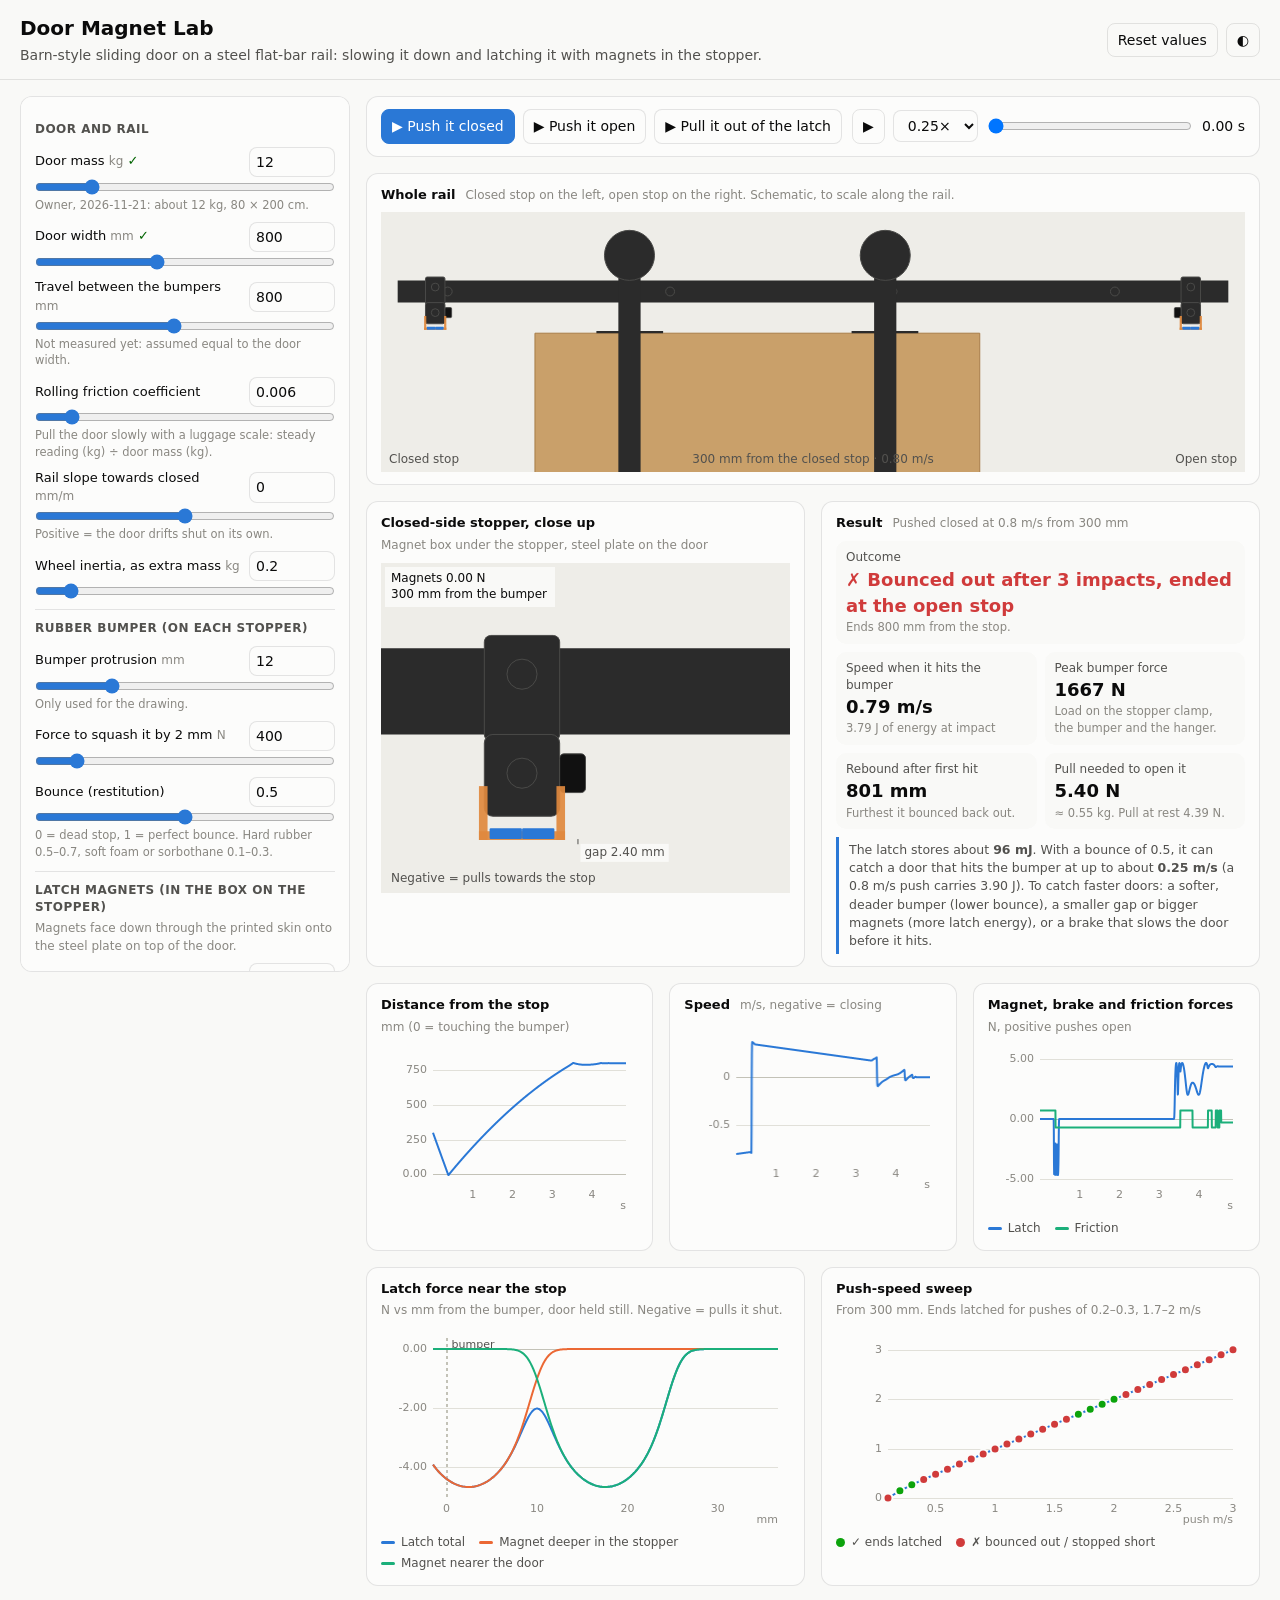
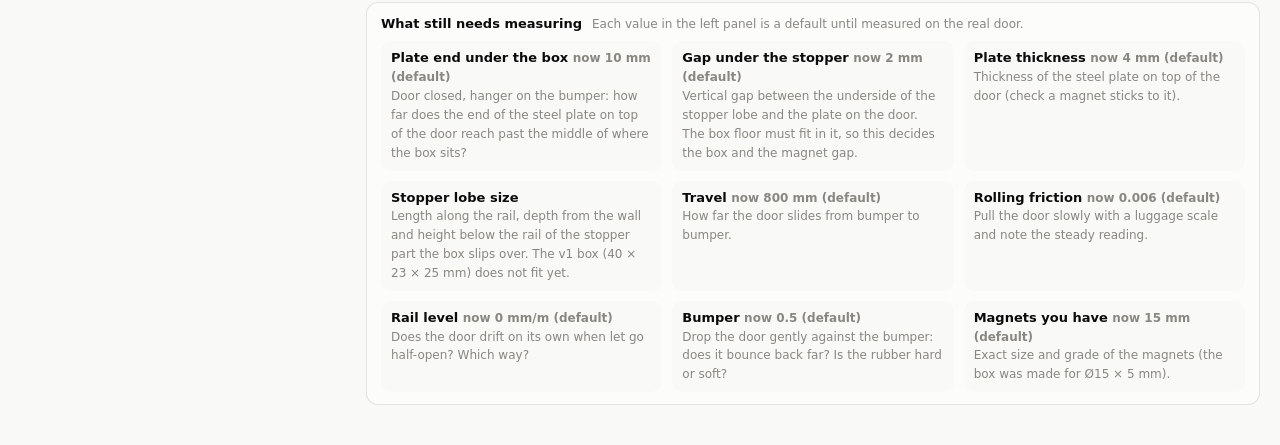
==== web/index.html @ 1a6009cf "Door Magnet Lab v1: sliding-door magnet latch simulator Browser simulator (no build, no server) for " ====
<!doctype html>
<html lang="en">
<head>
  <meta charset="utf-8">
  <meta name="viewport" content="width=device-width, initial-scale=1">
  <title>Door Magnet Lab</title>
  <link rel="stylesheet" href="styles.css">
</head>
<body>
  <header class="top">
    <div>
      <h1>Door Magnet Lab</h1>
      <p class="sub">Barn-style sliding door on a steel flat-bar rail: slowing it down and latching it with magnets in the stopper.</p>
    </div>
    <div class="top-actions">
      <button id="btn-reset" class="ghost" title="Back to the default values">Reset values</button>
      <button id="btn-theme" class="ghost" title="Light / dark">◐</button>
    </div>
  </header>

  <main class="layout">
    <aside class="panel" id="params" aria-label="Parameters"></aside>

    <section class="stage">
      <div class="card testbar">
        <div class="tests">
          <button data-test="close" class="primary">▶ Push it closed</button>
          <button data-test="open">▶ Push it open</button>
          <button data-test="pull">▶ Pull it out of the latch</button>
        </div>
        <div class="play">
          <button id="btn-play" class="ghost" aria-label="Play or pause">⏸</button>
          <select id="play-speed" aria-label="Playback speed">
            <option value="1">1×</option>
            <option value="0.5">0.5×</option>
            <option value="0.25" selected>0.25×</option>
            <option value="0.1">0.1×</option>
          </select>
          <input id="scrub" type="range" min="0" max="1000" value="0" aria-label="Time">
          <span id="clock" class="mono">0.00 s</span>
        </div>
      </div>

      <div class="card">
        <div class="card-h"><h2>Whole rail</h2><span class="hint">Closed stop on the left, open stop on the right. Schematic, to scale along the rail.</span></div>
        <canvas id="track"></canvas>
      </div>

      <div class="row2">
        <div class="card">
          <div class="card-h"><h2 id="detail-title">Closed-side stopper, close up</h2><span class="hint">Magnet box under the stopper, steel plate on the door</span></div>
          <canvas id="detail"></canvas>
        </div>
        <div class="card">
          <div class="card-h"><h2>Result</h2><span class="hint" id="result-test"></span></div>
          <div id="results" class="results"></div>
        </div>
      </div>

      <div class="row3">
        <div class="card"><div class="card-h"><h2>Distance from the stop</h2><span class="hint">mm (0 = touching the bumper)</span></div><div class="chart"><canvas id="ch-pos"></canvas></div></div>
        <div class="card"><div class="card-h"><h2>Speed</h2><span class="hint">m/s, negative = closing</span></div><div class="chart"><canvas id="ch-vel"></canvas></div></div>
        <div class="card"><div class="card-h"><h2>Magnet, brake and friction forces</h2><span class="hint">N, positive pushes open</span></div><div class="chart"><canvas id="ch-force"></canvas></div><div class="legend" id="lg-force"></div></div>
      </div>

      <div class="row2">
        <div class="card">
          <div class="card-h"><h2>Latch force near the stop</h2><span class="hint">N vs mm from the bumper, door held still. Negative = pulls it shut.</span></div>
          <div class="chart"><canvas id="ch-map"></canvas></div>
          <div class="legend" id="lg-map"></div>
        </div>
        <div class="card">
          <div class="card-h"><h2>Push-speed sweep</h2><span class="hint" id="sweep-hint">Closing pushes from the start position</span></div>
          <div class="chart"><canvas id="ch-sweep"></canvas></div>
          <div class="legend"><span><i class="dot good"></i>✓ ends latched</span><span><i class="dot bad"></i>✗ bounced out / stopped short</span></div>
        </div>
      </div>

      <div class="card">
        <div class="card-h"><h2>What still needs measuring</h2><span class="hint">Each value in the left panel is a default until measured on the real door.</span></div>
        <div id="questions" class="questions"></div>
      </div>
    </section>
  </main>

  <script src="physics.js"></script>
  <script src="charts.js"></script>
  <script src="app.js"></script>
</body>
</html>
---- web/styles.css ----
:root {
  color-scheme: light;
  --page: #f9f9f7;
  --surface: #fcfcfb;
  --text: #0b0b0b;
  --text-2: #52514e;
  --muted: #898781;
  --grid: #e1e0d9;
  --axis: #c3c2b7;
  --border: rgba(11, 11, 11, 0.10);
  --accent: #2a78d6;
  --series-1: #2a78d6;
  --series-2: #eb6834;
  --series-3: #1baf7a;
  --good: #0ca30c;
  --good-text: #006300;
  --critical: #d03b3b;
  --warning: #fab219;
  /* scene */
  --wall: #eeede8;
  --steel: #2b2b2b;
  --steel-2: #4a4a48;
  --wood: #c9a06a;
  --wood-2: #a87d48;
  --rubber: #111111;
  --magnet: #2a78d6;
  --copper: #c46a2a;
  --pla: #e0893e;
  --arrow: #d03b3b;
}
@media (prefers-color-scheme: dark) {
  :root:not([data-theme="light"]) {
    color-scheme: dark;
    --page: #0d0d0d; --surface: #1a1a19; --text: #f0efec; --text-2: #c3c2b7; --muted: #898781;
    --grid: #2c2c2a; --axis: #383835; --border: rgba(255, 255, 255, 0.10);
    --accent: #3987e5; --series-1: #3987e5; --series-2: #d95926; --series-3: #199e70;
    --good: #0ca30c; --good-text: #0ca30c; --critical: #e66767;
    --wall: #242422; --steel: #0a0a0a; --steel-2: #5c5c58; --wood: #8a6a42; --wood-2: #6e5232;
    --rubber: #000; --magnet: #3987e5; --copper: #d27a3a; --pla: #c97a35; --arrow: #e66767;
  }
}
:root[data-theme="dark"] {
  color-scheme: dark;
  --page: #0d0d0d; --surface: #1a1a19; --text: #f0efec; --text-2: #c3c2b7; --muted: #898781;
  --grid: #2c2c2a; --axis: #383835; --border: rgba(255, 255, 255, 0.10);
  --accent: #3987e5; --series-1: #3987e5; --series-2: #d95926; --series-3: #199e70;
  --good: #0ca30c; --good-text: #0ca30c; --critical: #e66767;
  --wall: #242422; --steel: #0a0a0a; --steel-2: #5c5c58; --wood: #8a6a42; --wood-2: #6e5232;
  --rubber: #000; --magnet: #3987e5; --copper: #d27a3a; --pla: #c97a35; --arrow: #e66767;
}

* { box-sizing: border-box; }
html, body { margin: 0; }
body {
  background: var(--page); color: var(--text);
  font: 14px/1.45 system-ui, -apple-system, "Segoe UI", sans-serif;
}
.mono { font-variant-numeric: tabular-nums; }
h1 { font-size: 20px; margin: 0; }
h2 { font-size: 13px; margin: 0; font-weight: 600; }
.sub { margin: 2px 0 0; color: var(--text-2); }

.top { display: flex; justify-content: space-between; align-items: center; gap: 16px; padding: 14px 20px; border-bottom: 1px solid var(--border); }
.top-actions { display: flex; gap: 8px; }

button, select, input[type=number] {
  font: inherit; color: var(--text); background: var(--surface);
  border: 1px solid var(--border); border-radius: 8px; padding: 6px 10px;
}
button { cursor: pointer; }
button:hover { border-color: var(--muted); }
button.primary { background: var(--accent); border-color: var(--accent); color: #fff; }
button.ghost { background: transparent; }
button.active { outline: 2px solid var(--accent); outline-offset: 1px; }

.layout { display: grid; grid-template-columns: 330px 1fr; gap: 16px; padding: 16px 20px 40px; align-items: start; }
.panel { position: sticky; top: 12px; max-height: calc(100vh - 24px); overflow: auto; background: var(--surface); border: 1px solid var(--border); border-radius: 12px; padding: 4px 14px 14px; }
.stage { display: flex; flex-direction: column; gap: 16px; min-width: 0; }
.card { background: var(--surface); border: 1px solid var(--border); border-radius: 12px; padding: 12px 14px; min-width: 0; }
.card-h { display: flex; flex-wrap: wrap; align-items: baseline; gap: 4px 10px; margin-bottom: 8px; }
.hint { color: var(--muted); font-size: 12px; }
.row2 { display: grid; grid-template-columns: 1fr 1fr; gap: 16px; }
.row3 { display: grid; grid-template-columns: 1fr 1fr 1fr; gap: 16px; }
canvas { display: block; width: 100%; }
#track { height: 260px; }
#detail { height: 330px; }

.testbar { display: flex; flex-wrap: wrap; justify-content: space-between; gap: 10px; align-items: center; }
.tests { display: flex; flex-wrap: wrap; gap: 8px; }
.play { display: flex; align-items: center; gap: 8px; flex: 1; min-width: 260px; max-width: 460px; }
.play input[type=range] { flex: 1; }

/* parameter panel */
.group { border-top: 1px solid var(--border); padding-top: 10px; margin-top: 10px; }
.group:first-child { border-top: 0; }
.group h3 { font-size: 12px; text-transform: uppercase; letter-spacing: .04em; color: var(--text-2); margin: 0 0 8px; }
.group .gnote { font-size: 12px; color: var(--muted); margin: -4px 0 8px; }
.prm { display: grid; grid-template-columns: 1fr 86px; gap: 2px 8px; align-items: center; margin-bottom: 8px; }
.prm label { font-size: 13px; }
.prm .unit { color: var(--muted); font-size: 12px; }
.prm input[type=number], .prm select { width: 100%; padding: 4px 6px; }
.prm input[type=range] { grid-column: 1 / -1; width: 100%; margin: 0; accent-color: var(--accent); }
.prm .help { grid-column: 1 / -1; font-size: 11.5px; color: var(--muted); }
.prm.check { grid-template-columns: auto 1fr; }
.prm.measured label::after { content: " ✓"; color: var(--good-text); }
.derived { font-size: 12px; color: var(--text-2); background: var(--page); border-radius: 8px; padding: 6px 8px; margin: 2px 0 6px; }

/* results */
.results { display: grid; grid-template-columns: 1fr 1fr; gap: 8px; }
.res { background: var(--page); border-radius: 10px; padding: 8px 10px; }
.res .k { font-size: 12px; color: var(--text-2); }
.res .v { font-size: 18px; font-weight: 600; font-variant-numeric: tabular-nums; }
.res .n { font-size: 11.5px; color: var(--muted); }
.res.wide { grid-column: 1 / -1; }
.res.ok .v { color: var(--good-text); }
.res.bad .v { color: var(--critical); }
.advice { grid-column: 1 / -1; font-size: 12.5px; color: var(--text-2); border-left: 3px solid var(--accent); padding: 4px 10px; }

/* charts */
.chart { position: relative; }
.chart-tip { position: absolute; display: none; pointer-events: none; background: var(--surface); border: 1px solid var(--border); border-radius: 8px; padding: 6px 8px; font-size: 12px; box-shadow: 0 4px 14px rgba(0,0,0,.12); white-space: nowrap; z-index: 2; }
.chart-tip .tip-x { color: var(--muted); margin-bottom: 2px; }
.chart-tip i { display: inline-block; width: 10px; height: 3px; border-radius: 2px; margin-right: 6px; vertical-align: middle; }
.chart-tip .ok { color: var(--good-text); } .chart-tip .bad { color: var(--critical); }
.legend { display: flex; flex-wrap: wrap; gap: 4px 14px; font-size: 12px; color: var(--text-2); margin-top: 6px; }
.legend i { display: inline-block; width: 14px; height: 3px; border-radius: 2px; margin-right: 6px; vertical-align: middle; }
.legend i.dot { width: 9px; height: 9px; border-radius: 50%; }
.legend i.good { background: var(--good); } .legend i.bad { background: var(--critical); }

.questions { display: grid; grid-template-columns: repeat(auto-fill, minmax(280px, 1fr)); gap: 10px; }
.q { background: var(--page); border-radius: 10px; padding: 8px 10px; font-size: 13px; }
.q b { display: block; }
.q .d { color: var(--muted); font-size: 12px; }

@media (max-width: 1100px) {
  .row3 { grid-template-columns: 1fr; }
}
@media (max-width: 860px) {
  .layout { grid-template-columns: 1fr; padding: 12px 16px 40px; }
  .panel { position: static; max-height: none; }
  .row2 { grid-template-columns: 1fr; }
  .top { padding: 12px 16px; }
}
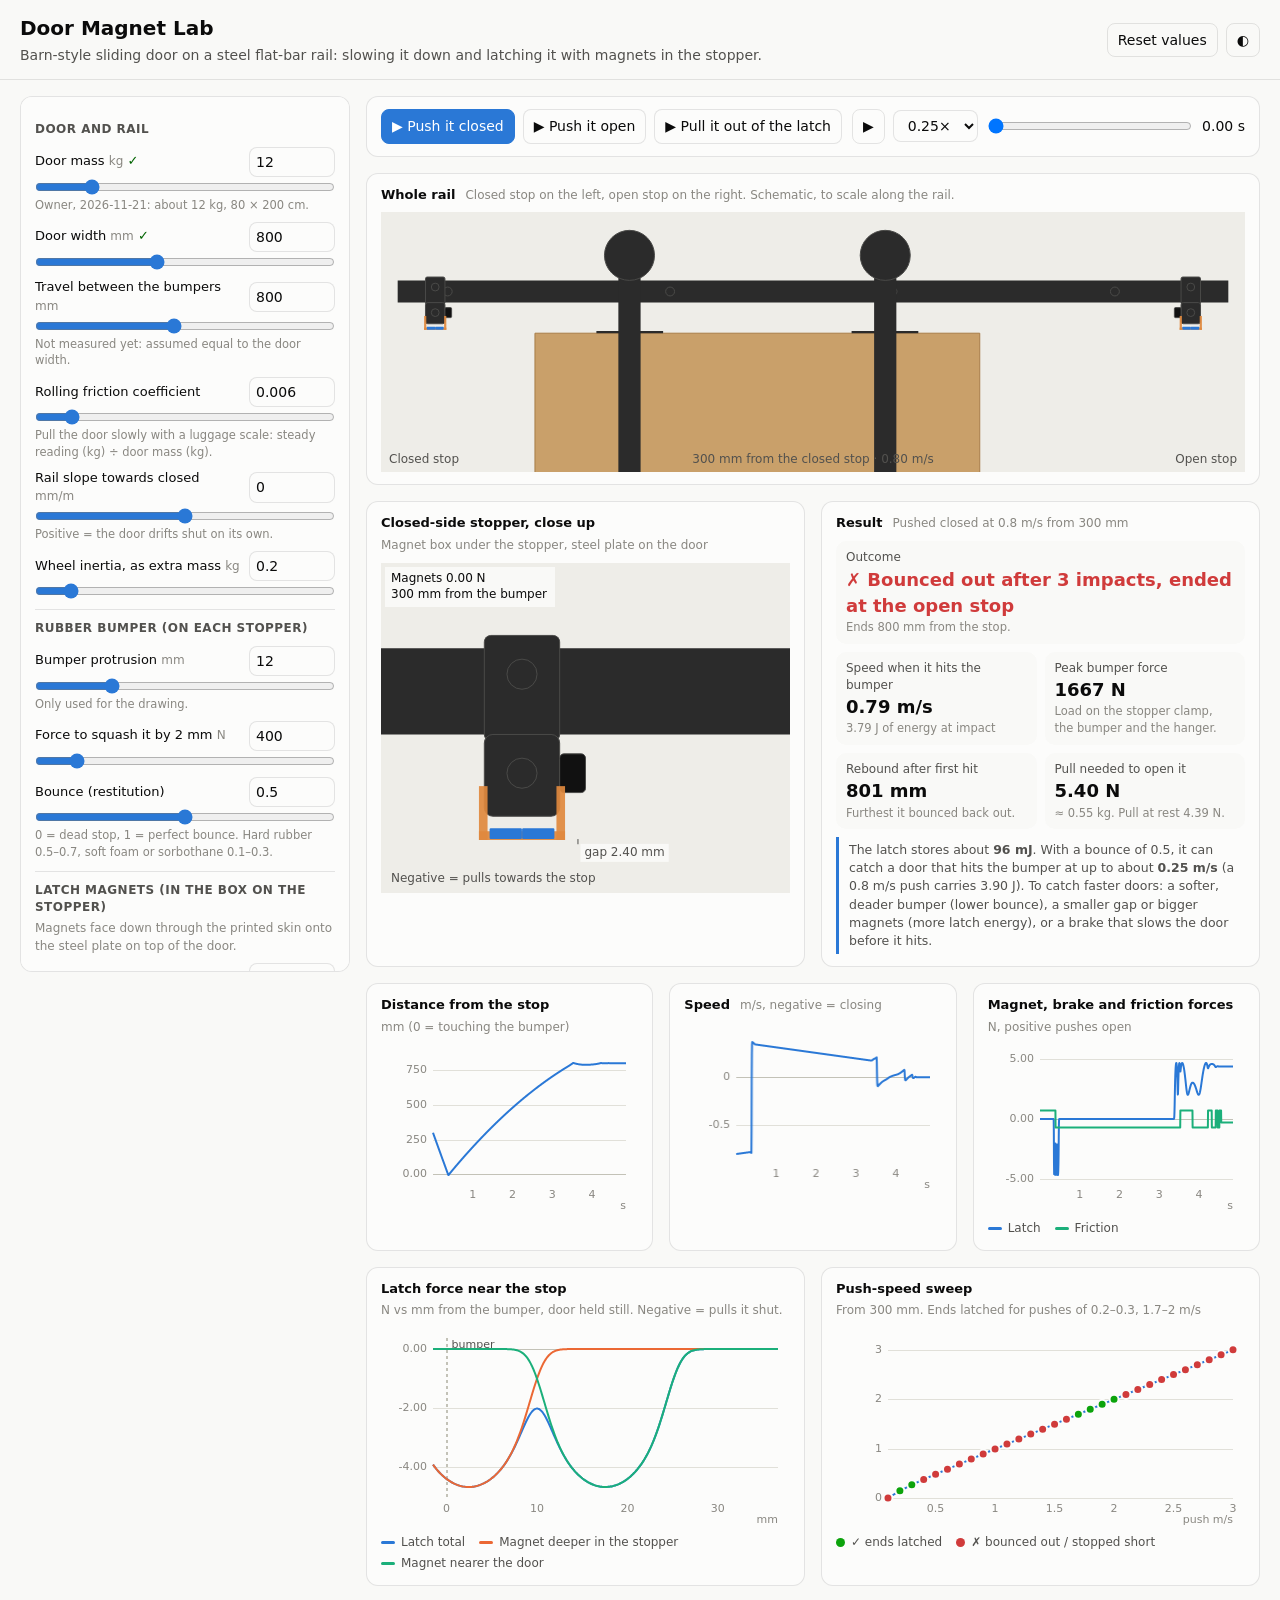
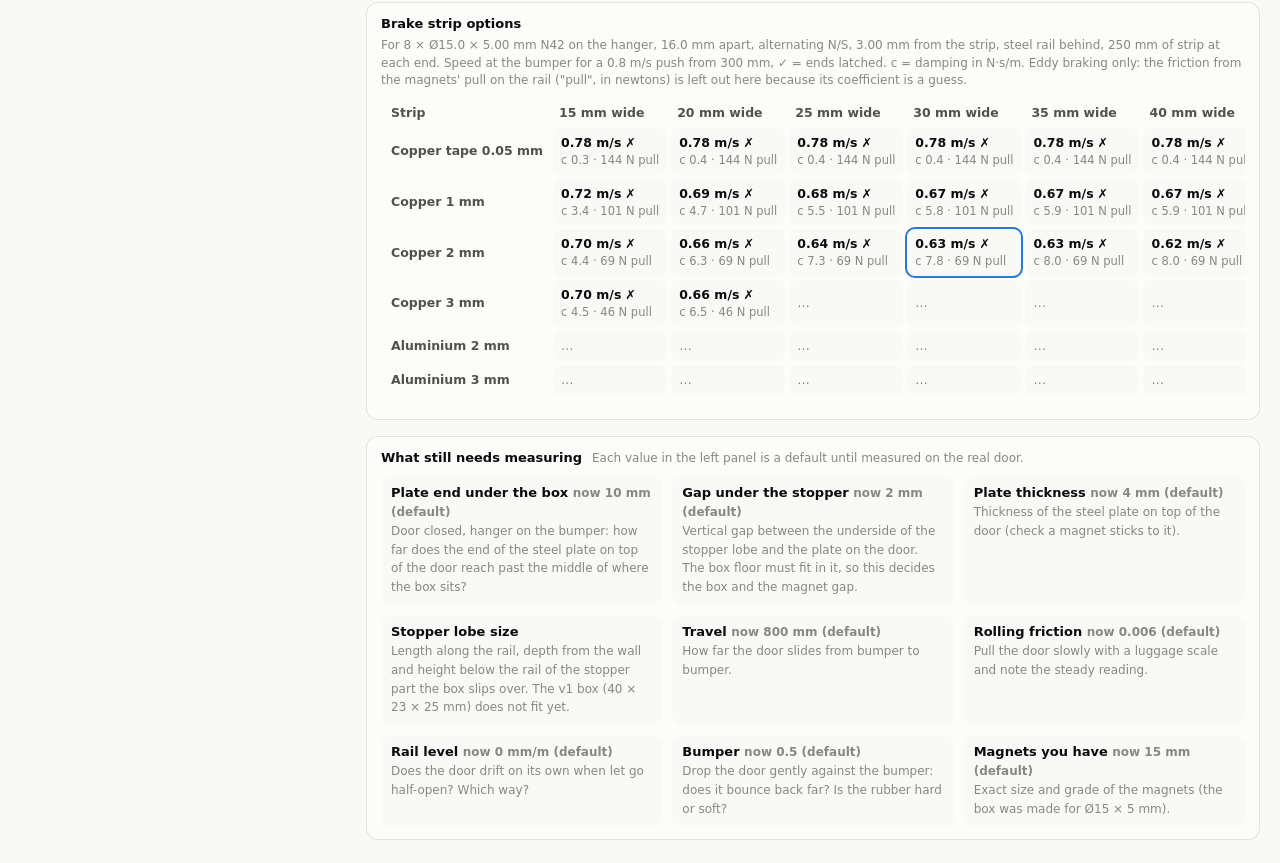
==== commit 63e31842: "Eddy brake: numerical strip-width model and strip options table Replace the fixed 0.35 shape factor " ====
--- a/web/index.html
+++ b/web/index.html
@@ -77,12 +77,19 @@
       </div>
 
       <div class="card">
+        <div class="card-h"><h2>Brake strip options</h2><span class="hint" id="opt-hint"></span></div>
+        <div id="opt-table" class="opt-table"></div>
+        <ul id="opt-notes" class="opt-notes"></ul>
+      </div>
+
+      <div class="card">
         <div class="card-h"><h2>What still needs measuring</h2><span class="hint">Each value in the left panel is a default until measured on the real door.</span></div>
         <div id="questions" class="questions"></div>
       </div>
     </section>
   </main>
 
+  <script src="eddy.js"></script>
   <script src="physics.js"></script>
   <script src="charts.js"></script>
   <script src="app.js"></script>
--- a/web/styles.css
+++ b/web/styles.css
@@ -127,6 +127,16 @@
 .legend i.dot { width: 9px; height: 9px; border-radius: 50%; }
 .legend i.good { background: var(--good); } .legend i.bad { background: var(--critical); }
 
+.opt-table { overflow-x: auto; }
+.opt-table table { border-collapse: separate; border-spacing: 4px; width: 100%; font-size: 12.5px; }
+.opt-table th { text-align: left; font-weight: 600; color: var(--text-2); white-space: nowrap; padding: 2px 6px; }
+.opt-table td { background: var(--page); border-radius: 8px; padding: 6px 8px; white-space: nowrap; font-variant-numeric: tabular-nums; }
+.opt-table td span { display: block; color: var(--muted); font-size: 11.5px; }
+.opt-table td.ok b { color: var(--good-text); }
+.opt-table td.bad b { color: var(--text); }
+.opt-table td.pending { color: var(--muted); }
+.opt-table td.current { outline: 2px solid var(--accent); }
+.opt-notes { margin: 8px 0 0; padding-left: 18px; font-size: 12.5px; color: var(--text-2); }
 .questions { display: grid; grid-template-columns: repeat(auto-fill, minmax(280px, 1fr)); gap: 10px; }
 .q { background: var(--page); border-radius: 10px; padding: 8px 10px; font-size: 13px; }
 .q b { display: block; }
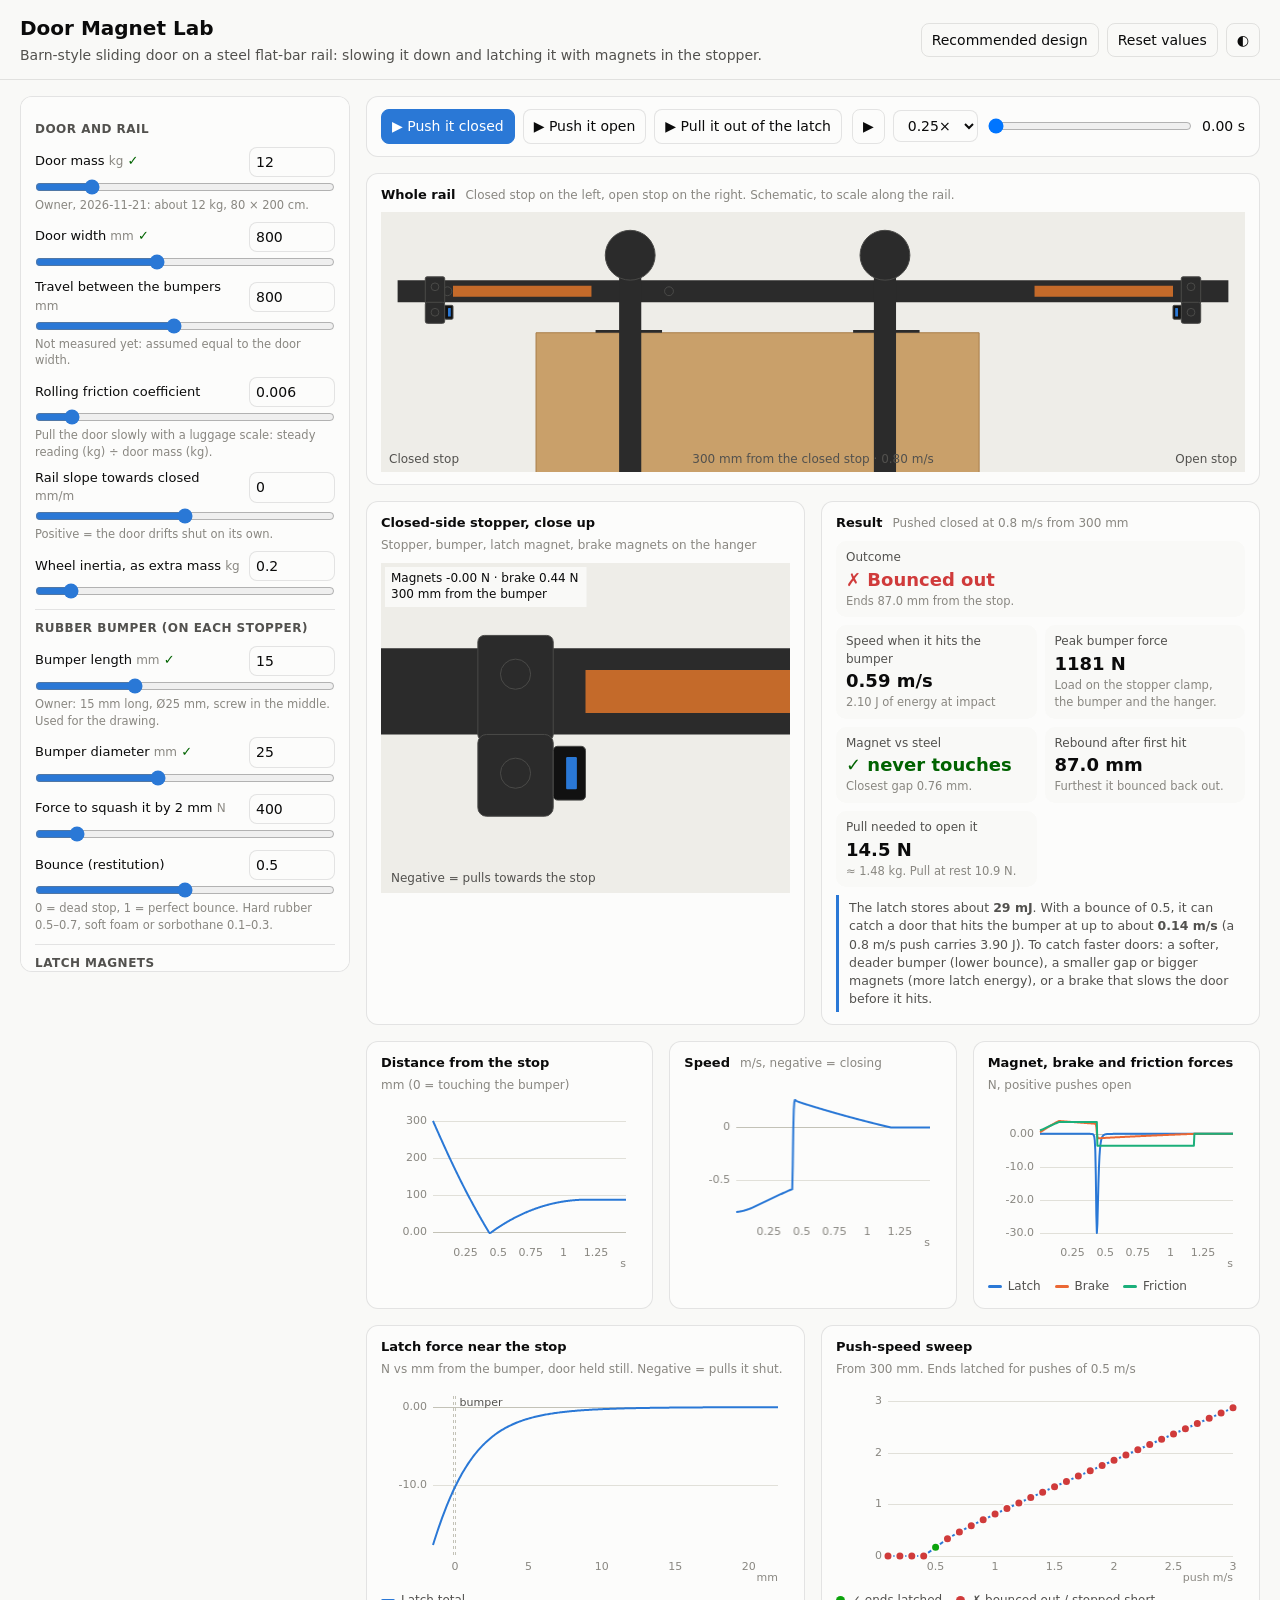
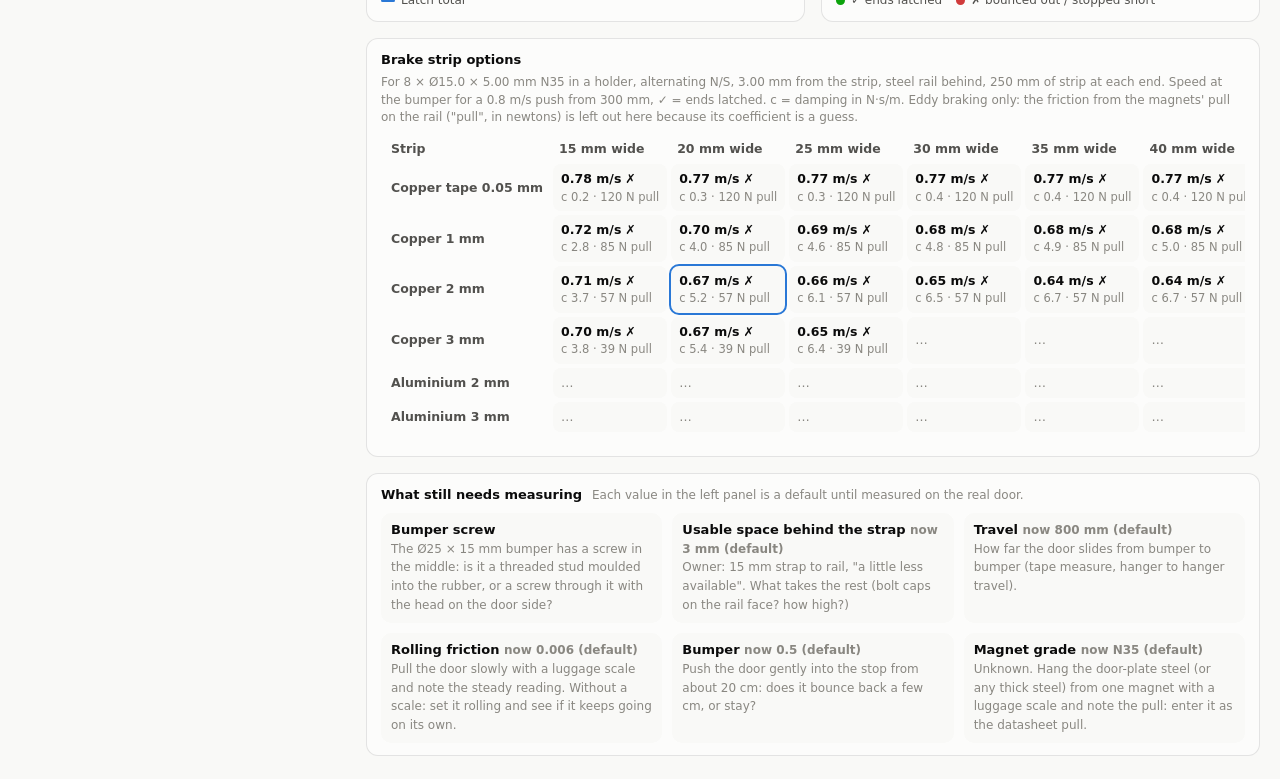
==== commit 2d733b46: "Bumper-magnet latch, hanger magnet, block and multi-row brake magnets Latch: - New latch type: magne" ====
--- a/web/index.html
+++ b/web/index.html
@@ -13,6 +13,7 @@
       <p class="sub">Barn-style sliding door on a steel flat-bar rail: slowing it down and latching it with magnets in the stopper.</p>
     </div>
     <div class="top-actions">
+      <button id="btn-recommended" class="ghost" title="Dead bumper, floating magnet in the bumper, rail brake">Recommended design</button>
       <button id="btn-reset" class="ghost" title="Back to the default values">Reset values</button>
       <button id="btn-theme" class="ghost" title="Light / dark">◐</button>
     </div>
@@ -48,7 +49,7 @@
 
       <div class="row2">
         <div class="card">
-          <div class="card-h"><h2 id="detail-title">Closed-side stopper, close up</h2><span class="hint">Magnet box under the stopper, steel plate on the door</span></div>
+          <div class="card-h"><h2 id="detail-title">Closed-side stopper, close up</h2><span class="hint">Stopper, bumper, latch magnet, brake magnets on the hanger</span></div>
           <canvas id="detail"></canvas>
         </div>
         <div class="card">
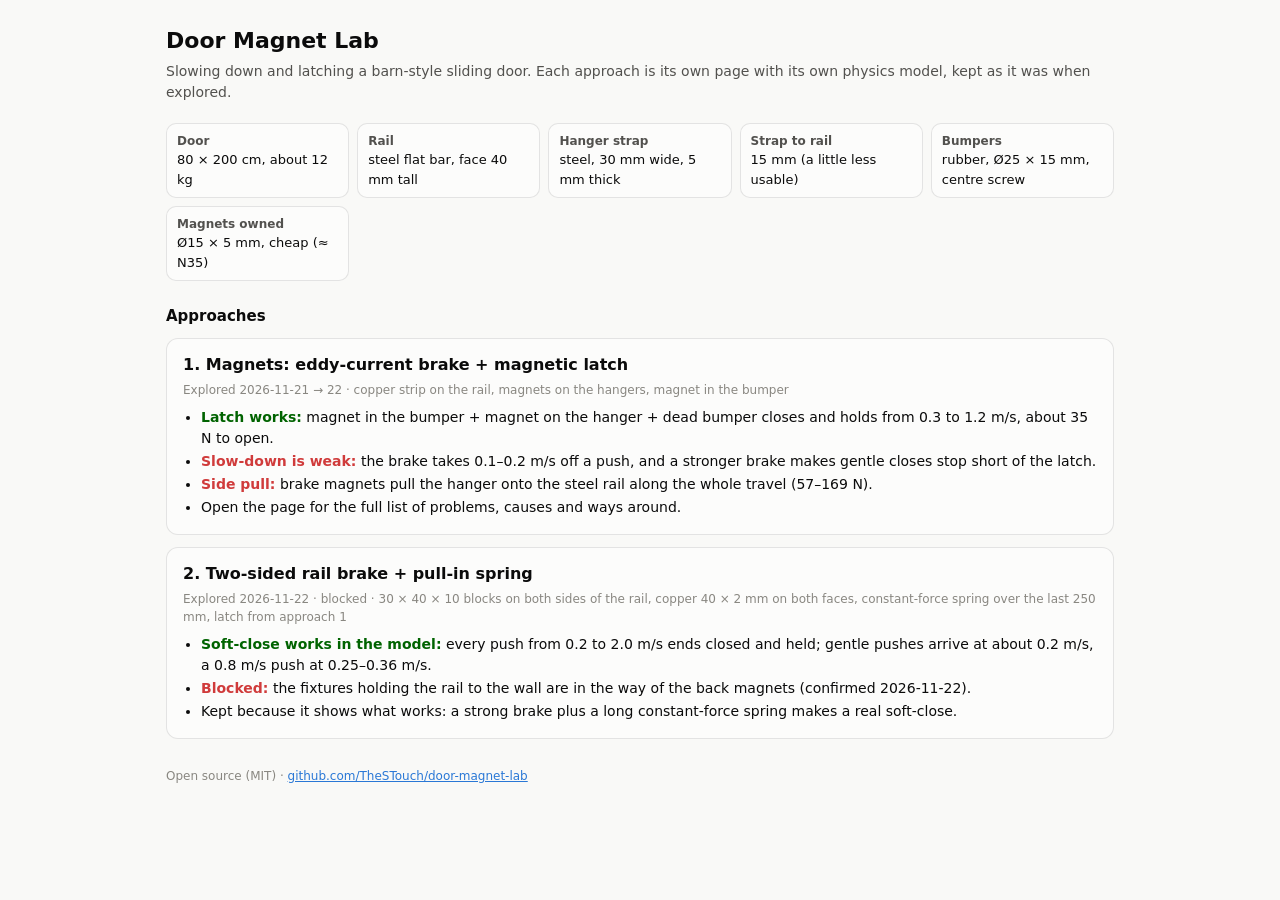
==== commit f6f4088a: "One page per approach; approach 1 recap; approach 2 two-sided brake + spring - web/index.html now li" ====
--- a/web/index.html
+++ b/web/index.html
@@ -4,95 +4,90 @@
   <meta charset="utf-8">
   <meta name="viewport" content="width=device-width, initial-scale=1">
   <title>Door Magnet Lab</title>
-  <link rel="stylesheet" href="styles.css">
+  <script>
+    // Old links pointed at the single-page app with settings in the hash: send them to approach 1.
+    if (location.hash.includes('=')) location.replace('approaches/01-magnets/index.html' + location.hash);
+  </script>
+  <style>
+    :root {
+      color-scheme: light;
+      --page: #f9f9f7; --surface: #fcfcfb; --text: #0b0b0b; --text-2: #52514e; --muted: #898781;
+      --border: rgba(11, 11, 11, 0.10); --accent: #2a78d6; --good-text: #006300; --critical: #d03b3b;
+    }
+    @media (prefers-color-scheme: dark) {
+      :root:not([data-theme="light"]) {
+        color-scheme: dark;
+        --page: #0d0d0d; --surface: #1a1a19; --text: #f0efec; --text-2: #c3c2b7; --muted: #898781;
+        --border: rgba(255, 255, 255, 0.10); --accent: #3987e5; --good-text: #0ca30c; --critical: #e66767;
+      }
+    }
+    :root[data-theme="dark"] {
+      color-scheme: dark;
+      --page: #0d0d0d; --surface: #1a1a19; --text: #f0efec; --text-2: #c3c2b7; --muted: #898781;
+      --border: rgba(255, 255, 255, 0.10); --accent: #3987e5; --good-text: #0ca30c; --critical: #e66767;
+    }
+    * { box-sizing: border-box; }
+    body { margin: 0; background: var(--page); color: var(--text); font: 14px/1.5 system-ui, -apple-system, "Segoe UI", sans-serif; }
+    main { max-width: 980px; margin: 0 auto; padding: 24px 16px 48px; }
+    h1 { font-size: 22px; margin: 0; }
+    .sub { color: var(--text-2); margin: 4px 0 20px; }
+    .door { display: grid; grid-template-columns: repeat(auto-fit, minmax(170px, 1fr)); gap: 8px; margin-bottom: 24px; }
+    .door div { background: var(--surface); border: 1px solid var(--border); border-radius: 10px; padding: 8px 10px; font-size: 13px; }
+    .door b { display: block; font-size: 12px; color: var(--text-2); font-weight: 600; }
+    h2 { font-size: 15px; margin: 0 0 10px; }
+    .cards { display: grid; gap: 12px; }
+    .card { display: block; background: var(--surface); border: 1px solid var(--border); border-radius: 12px; padding: 14px 16px; color: inherit; text-decoration: none; }
+    a.card:hover { border-color: var(--accent); }
+    .card h3 { margin: 0 0 4px; font-size: 16px; }
+    .card .meta { color: var(--muted); font-size: 12px; margin-bottom: 8px; }
+    .card ul { margin: 6px 0 0; padding-left: 18px; }
+    .card li { margin: 2px 0; }
+    .ok { color: var(--good-text); font-weight: 600; }
+    .bad { color: var(--critical); font-weight: 600; }
+    .open { color: var(--accent); font-weight: 600; }
+    .card.todo { border-style: dashed; }
+    footer { margin-top: 28px; color: var(--muted); font-size: 12px; }
+    footer a { color: var(--accent); }
+  </style>
 </head>
 <body>
-  <header class="top">
-    <div>
-      <h1>Door Magnet Lab</h1>
-      <p class="sub">Barn-style sliding door on a steel flat-bar rail: slowing it down and latching it with magnets in the stopper.</p>
+  <main>
+    <h1>Door Magnet Lab</h1>
+    <p class="sub">Slowing down and latching a barn-style sliding door. Each approach is its own page with its own physics model, kept as it was when explored.</p>
+
+    <div class="door">
+      <div><b>Door</b>80 × 200 cm, about 12 kg</div>
+      <div><b>Rail</b>steel flat bar, face 40 mm tall</div>
+      <div><b>Hanger strap</b>steel, 30 mm wide, 5 mm thick</div>
+      <div><b>Strap to rail</b>15 mm (a little less usable)</div>
+      <div><b>Bumpers</b>rubber, Ø25 × 15 mm, centre screw</div>
+      <div><b>Magnets owned</b>Ø15 × 5 mm, cheap (≈ N35)</div>
     </div>
-    <div class="top-actions">
-      <button id="btn-recommended" class="ghost" title="Dead bumper, floating magnet in the bumper, rail brake">Recommended design</button>
-      <button id="btn-reset" class="ghost" title="Back to the default values">Reset values</button>
-      <button id="btn-theme" class="ghost" title="Light / dark">◐</button>
+
+    <h2>Approaches</h2>
+    <div class="cards">
+      <a class="card" href="approaches/01-magnets/index.html">
+        <h3>1. Magnets: eddy-current brake + magnetic latch</h3>
+        <div class="meta">Explored 2026-11-21 → 22 · copper strip on the rail, magnets on the hangers, magnet in the bumper</div>
+        <ul>
+          <li><span class="ok">Latch works:</span> magnet in the bumper + magnet on the hanger + dead bumper closes and holds from 0.3 to 1.2 m/s, about 35 N to open.</li>
+          <li><span class="bad">Slow-down is weak:</span> the brake takes 0.1–0.2 m/s off a push, and a stronger brake makes gentle closes stop short of the latch.</li>
+          <li><span class="bad">Side pull:</span> brake magnets pull the hanger onto the steel rail along the whole travel (57–169 N).</li>
+          <li>Open the page for the full list of problems, causes and ways around.</li>
+        </ul>
+      </a>
+      <a class="card" href="approaches/02-double-brake/index.html">
+        <h3>2. Two-sided rail brake + pull-in spring</h3>
+        <div class="meta">Explored 2026-11-22 · blocked · 30 × 40 × 10 blocks on both sides of the rail, copper 40 × 2 mm on both faces, constant-force spring over the last 250 mm, latch from approach 1</div>
+        <ul>
+          <li><span class="ok">Soft-close works in the model:</span> every push from 0.2 to 2.0 m/s ends closed and held; gentle pushes arrive at about 0.2 m/s, a 0.8 m/s push at 0.25–0.36 m/s.</li>
+          <li><span class="bad">Blocked:</span> the fixtures holding the rail to the wall are in the way of the back magnets (confirmed 2026-11-22).</li>
+          <li>Kept because it shows what works: a strong brake plus a long constant-force spring makes a real soft-close.</li>
+        </ul>
+      </a>
     </div>
-  </header>
 
-  <main class="layout">
-    <aside class="panel" id="params" aria-label="Parameters"></aside>
-
-    <section class="stage">
-      <div class="card testbar">
-        <div class="tests">
-          <button data-test="close" class="primary">▶ Push it closed</button>
-          <button data-test="open">▶ Push it open</button>
-          <button data-test="pull">▶ Pull it out of the latch</button>
-        </div>
-        <div class="play">
-          <button id="btn-play" class="ghost" aria-label="Play or pause">⏸</button>
-          <select id="play-speed" aria-label="Playback speed">
-            <option value="1">1×</option>
-            <option value="0.5">0.5×</option>
-            <option value="0.25" selected>0.25×</option>
-            <option value="0.1">0.1×</option>
-          </select>
-          <input id="scrub" type="range" min="0" max="1000" value="0" aria-label="Time">
-          <span id="clock" class="mono">0.00 s</span>
-        </div>
-      </div>
-
-      <div class="card">
-        <div class="card-h"><h2>Whole rail</h2><span class="hint">Closed stop on the left, open stop on the right. Schematic, to scale along the rail.</span></div>
-        <canvas id="track"></canvas>
-      </div>
-
-      <div class="row2">
-        <div class="card">
-          <div class="card-h"><h2 id="detail-title">Closed-side stopper, close up</h2><span class="hint">Stopper, bumper, latch magnet, brake magnets on the hanger</span></div>
-          <canvas id="detail"></canvas>
-        </div>
-        <div class="card">
-          <div class="card-h"><h2>Result</h2><span class="hint" id="result-test"></span></div>
-          <div id="results" class="results"></div>
-        </div>
-      </div>
-
-      <div class="row3">
-        <div class="card"><div class="card-h"><h2>Distance from the stop</h2><span class="hint">mm (0 = touching the bumper)</span></div><div class="chart"><canvas id="ch-pos"></canvas></div></div>
-        <div class="card"><div class="card-h"><h2>Speed</h2><span class="hint">m/s, negative = closing</span></div><div class="chart"><canvas id="ch-vel"></canvas></div></div>
-        <div class="card"><div class="card-h"><h2>Magnet, brake and friction forces</h2><span class="hint">N, positive pushes open</span></div><div class="chart"><canvas id="ch-force"></canvas></div><div class="legend" id="lg-force"></div></div>
-      </div>
-
-      <div class="row2">
-        <div class="card">
-          <div class="card-h"><h2>Latch force near the stop</h2><span class="hint">N vs mm from the bumper, door held still. Negative = pulls it shut.</span></div>
-          <div class="chart"><canvas id="ch-map"></canvas></div>
-          <div class="legend" id="lg-map"></div>
-        </div>
-        <div class="card">
-          <div class="card-h"><h2>Push-speed sweep</h2><span class="hint" id="sweep-hint">Closing pushes from the start position</span></div>
-          <div class="chart"><canvas id="ch-sweep"></canvas></div>
-          <div class="legend"><span><i class="dot good"></i>✓ ends latched</span><span><i class="dot bad"></i>✗ bounced out / stopped short</span></div>
-        </div>
-      </div>
-
-      <div class="card">
-        <div class="card-h"><h2>Brake strip options</h2><span class="hint" id="opt-hint"></span></div>
-        <div id="opt-table" class="opt-table"></div>
-        <ul id="opt-notes" class="opt-notes"></ul>
-      </div>
-
-      <div class="card">
-        <div class="card-h"><h2>What still needs measuring</h2><span class="hint">Each value in the left panel is a default until measured on the real door.</span></div>
-        <div id="questions" class="questions"></div>
-      </div>
-    </section>
+    <footer>Open source (MIT) · <a href="https://github.com/TheSTouch/door-magnet-lab">github.com/TheSTouch/door-magnet-lab</a></footer>
   </main>
-
-  <script src="eddy.js"></script>
-  <script src="physics.js"></script>
-  <script src="charts.js"></script>
-  <script src="app.js"></script>
 </body>
 </html>
